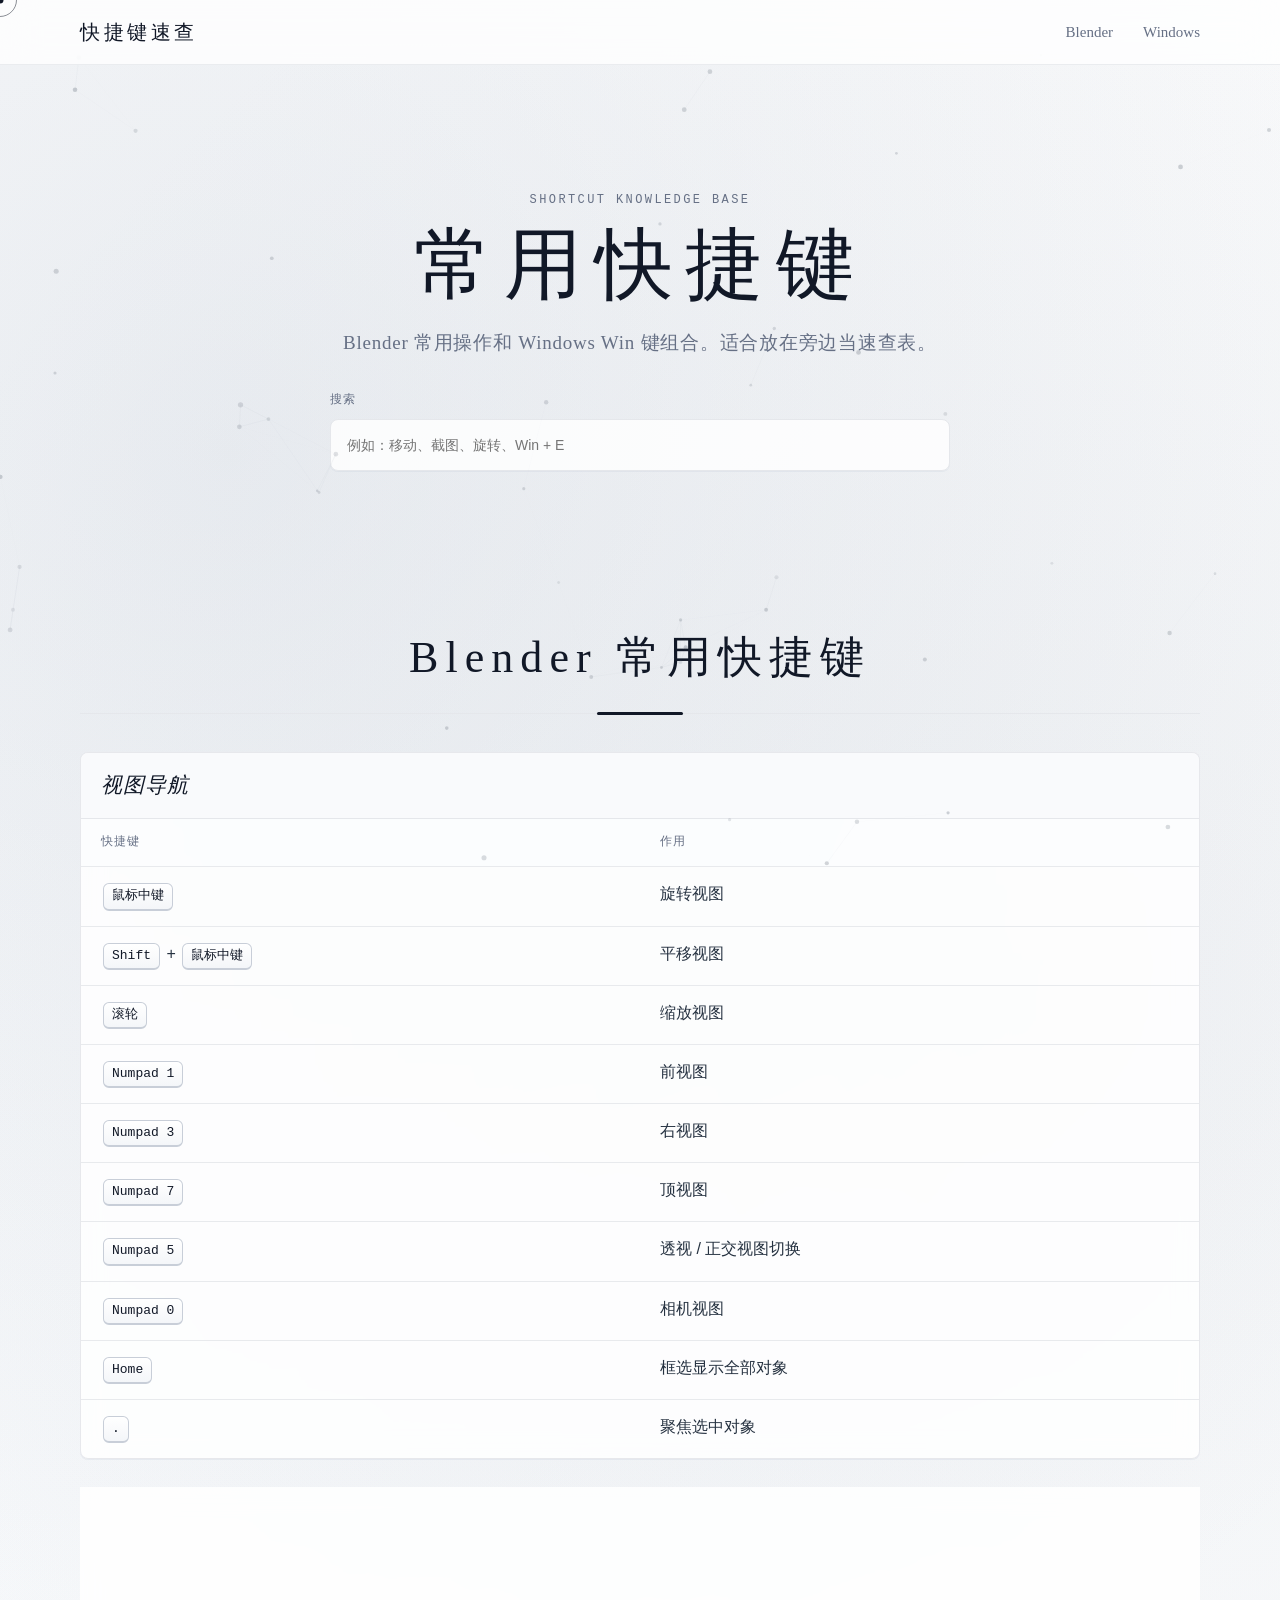
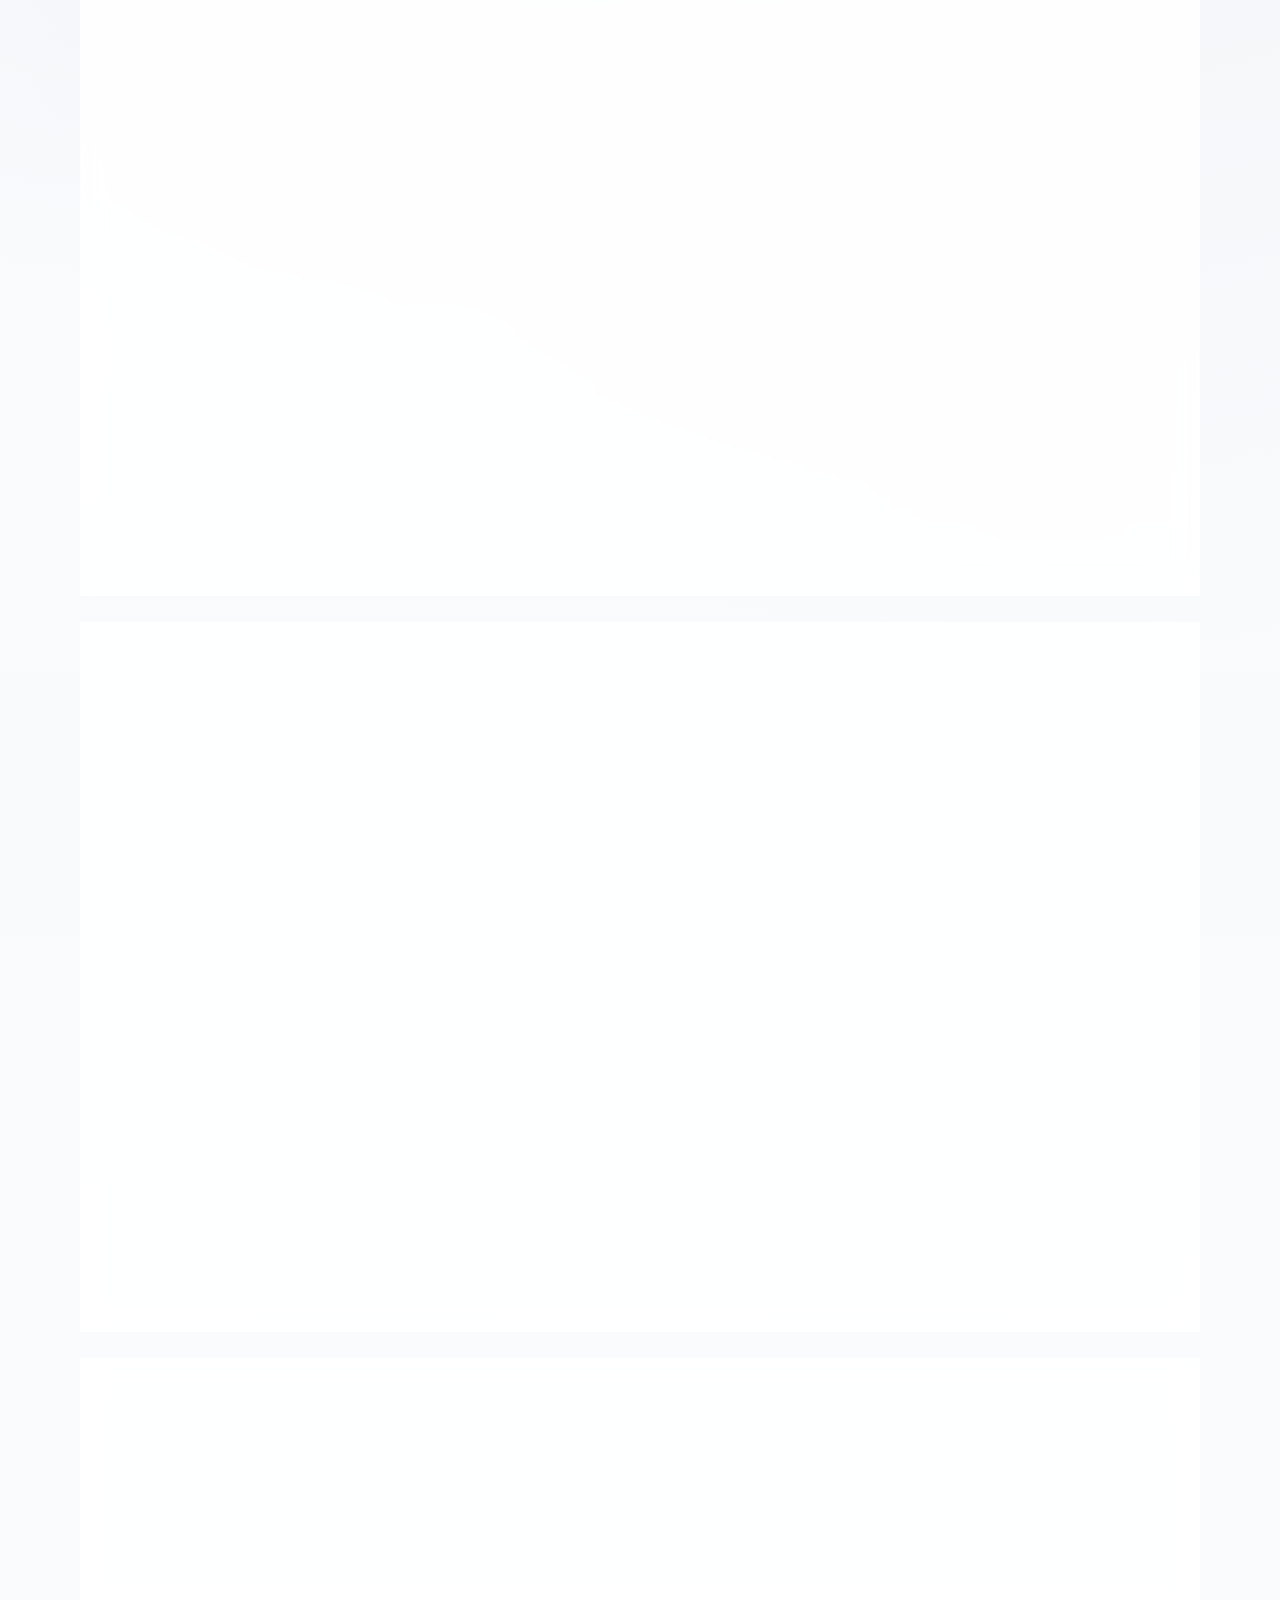
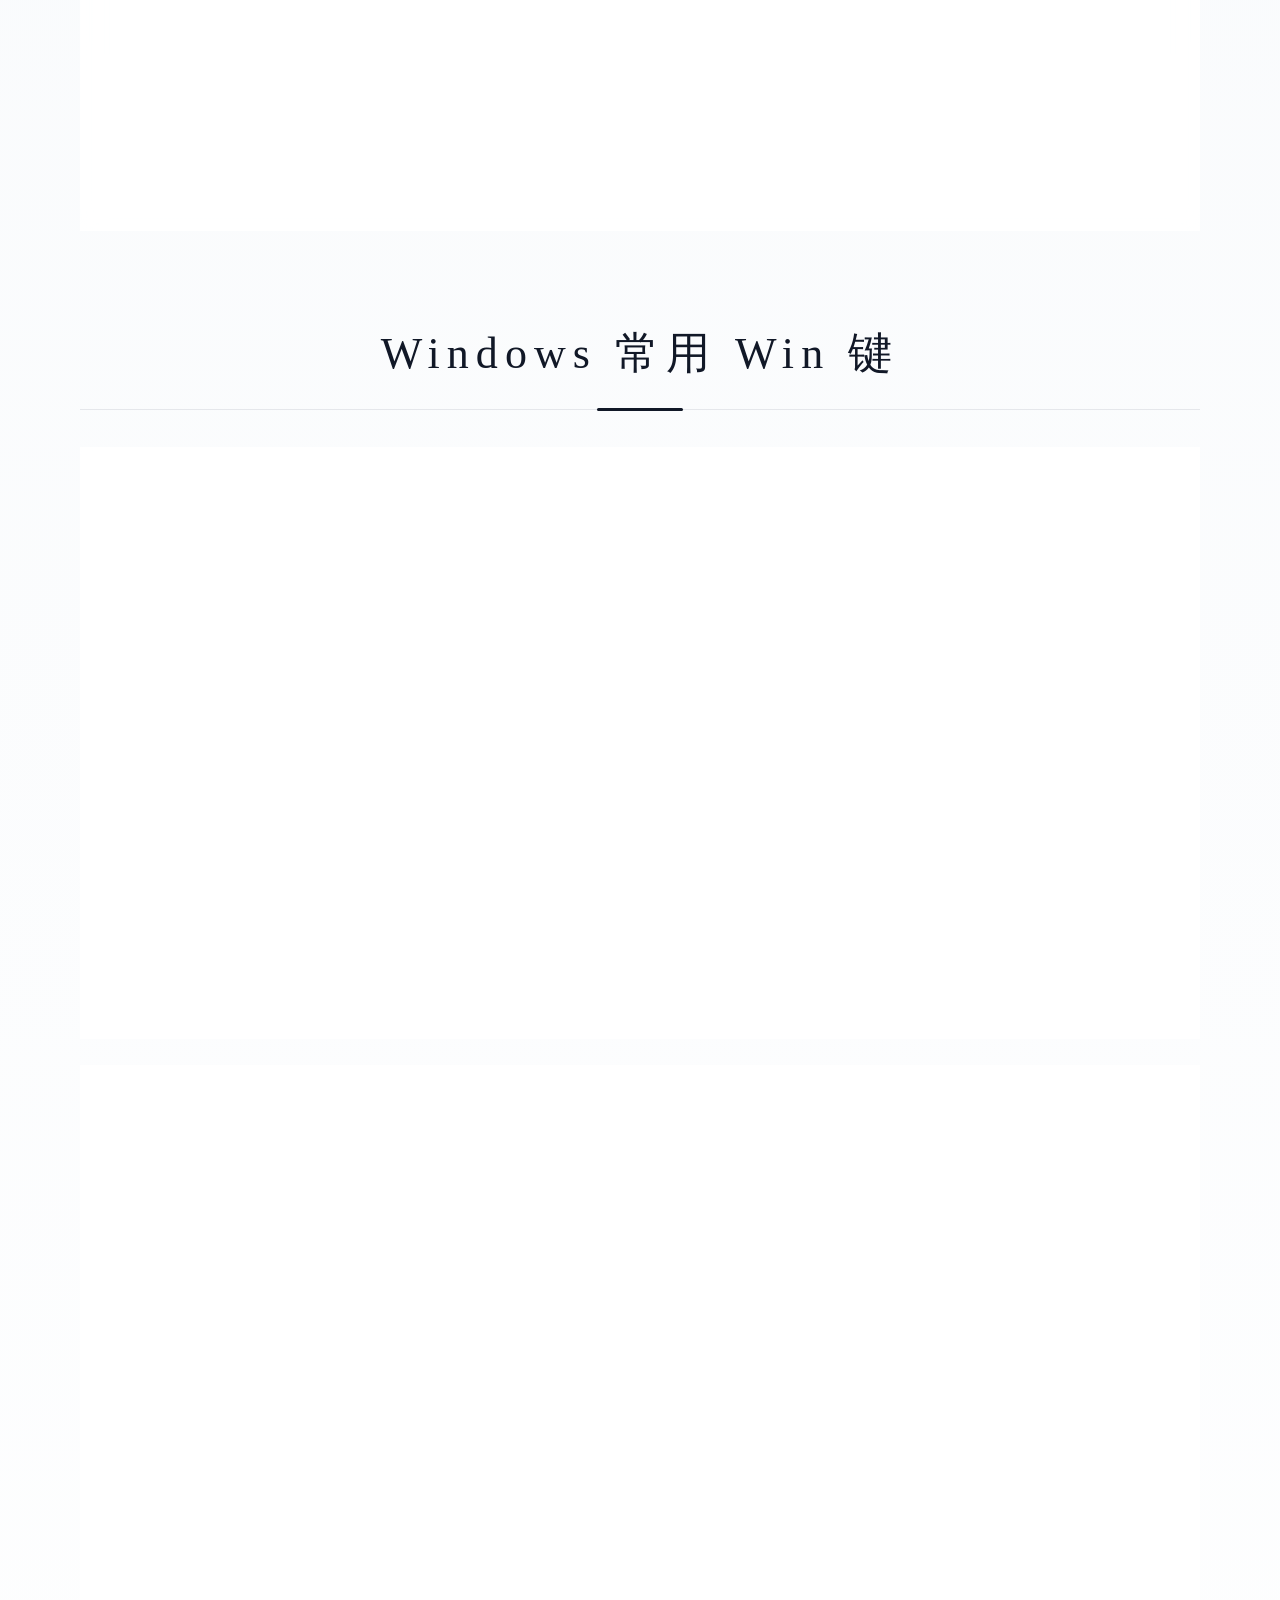
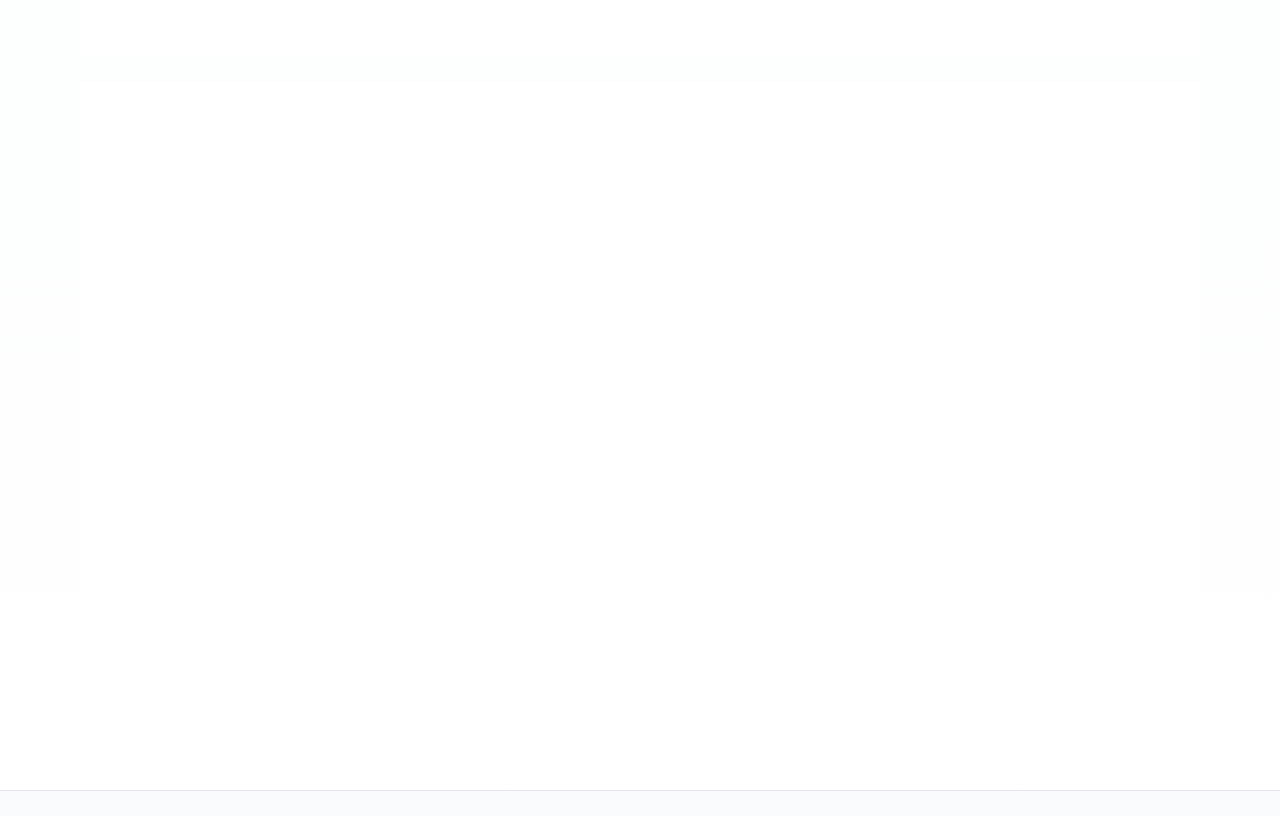
==== moe/index.html @ 2fac2eaa "Add files via upload" ====
<!DOCTYPE html>
<html lang="zh-CN">
  <head>
    <meta charset="UTF-8" />
    <meta name="viewport" content="width=device-width, initial-scale=1.0" />
    <meta http-equiv="Cache-Control" content="no-store, no-cache, must-revalidate" />
    <meta http-equiv="Pragma" content="no-cache" />
    <meta http-equiv="Expires" content="0" />
    <meta name="description" content="Blender 和 Windows 常用快捷键速查。" />
    <title>快捷键速查</title>
    <link rel="icon" href="favicon.png" type="image/png" />
    <link rel="stylesheet" href="styles.css?v=luxury1" />
  </head>
  <body>
    <canvas id="particle-field" aria-hidden="true"></canvas>
    <div class="cursor-dot" aria-hidden="true"></div>
    <div class="cursor-ring" aria-hidden="true"></div>

    <header class="site-header">
      <div class="topbar">
        <a class="brand" href="#top">快捷键速查</a>
        <nav>
          <a href="#blender">Blender</a>
          <a href="#windows">Windows</a>
        </nav>
      </div>
    </header>

    <main id="top" class="page">
      <section class="intro reveal">
        <p class="eyebrow">shortcut knowledge base</p>
        <h1>常用快捷键</h1>
        <p>Blender 常用操作和 Windows Win 键组合。适合放在旁边当速查表。</p>
        <label class="search">
          <span>搜索</span>
          <input id="shortcut-search" type="search" placeholder="例如：移动、截图、旋转、Win + E" autocomplete="off" />
        </label>
      </section>

      <section id="blender" class="section reveal" data-section>
        <h2>Blender 常用快捷键</h2>

        <div class="table-block">
          <h3>视图导航</h3>
          <table>
            <thead>
              <tr>
                <th>快捷键</th>
                <th>作用</th>
              </tr>
            </thead>
            <tbody>
              <tr><td><kbd>鼠标中键</kbd></td><td>旋转视图</td></tr>
              <tr><td><kbd>Shift</kbd> + <kbd>鼠标中键</kbd></td><td>平移视图</td></tr>
              <tr><td><kbd>滚轮</kbd></td><td>缩放视图</td></tr>
              <tr><td><kbd>Numpad 1</kbd></td><td>前视图</td></tr>
              <tr><td><kbd>Numpad 3</kbd></td><td>右视图</td></tr>
              <tr><td><kbd>Numpad 7</kbd></td><td>顶视图</td></tr>
              <tr><td><kbd>Numpad 5</kbd></td><td>透视 / 正交视图切换</td></tr>
              <tr><td><kbd>Numpad 0</kbd></td><td>相机视图</td></tr>
              <tr><td><kbd>Home</kbd></td><td>框选显示全部对象</td></tr>
              <tr><td><kbd>.</kbd></td><td>聚焦选中对象</td></tr>
            </tbody>
          </table>
        </div>

        <div class="table-block">
          <h3>对象操作</h3>
          <table>
            <thead>
              <tr>
                <th>快捷键</th>
                <th>作用</th>
              </tr>
            </thead>
            <tbody>
              <tr><td><kbd>G</kbd></td><td>移动</td></tr>
              <tr><td><kbd>R</kbd></td><td>旋转</td></tr>
              <tr><td><kbd>S</kbd></td><td>缩放</td></tr>
              <tr><td><kbd>G</kbd> / <kbd>R</kbd> / <kbd>S</kbd> + <kbd>X</kbd><kbd>Y</kbd><kbd>Z</kbd></td><td>沿指定轴移动、旋转或缩放</td></tr>
              <tr><td><kbd>Shift</kbd> + <kbd>A</kbd></td><td>添加对象</td></tr>
              <tr><td><kbd>X</kbd> 或 <kbd>Delete</kbd></td><td>删除</td></tr>
              <tr><td><kbd>Shift</kbd> + <kbd>D</kbd></td><td>复制对象</td></tr>
              <tr><td><kbd>Alt</kbd> + <kbd>D</kbd></td><td>关联复制</td></tr>
              <tr><td><kbd>Ctrl</kbd> + <kbd>A</kbd></td><td>应用变换</td></tr>
              <tr><td><kbd>Ctrl</kbd> + <kbd>Z</kbd></td><td>撤销</td></tr>
            </tbody>
          </table>
        </div>

        <div class="table-block">
          <h3>编辑模式</h3>
          <table>
            <thead>
              <tr>
                <th>快捷键</th>
                <th>作用</th>
              </tr>
            </thead>
            <tbody>
              <tr><td><kbd>Tab</kbd></td><td>对象模式 / 编辑模式切换</td></tr>
              <tr><td><kbd>1</kbd> / <kbd>2</kbd> / <kbd>3</kbd></td><td>点 / 边 / 面选择</td></tr>
              <tr><td><kbd>A</kbd></td><td>全选 / 取消全选</td></tr>
              <tr><td><kbd>E</kbd></td><td>挤出</td></tr>
              <tr><td><kbd>I</kbd></td><td>内插面</td></tr>
              <tr><td><kbd>Ctrl</kbd> + <kbd>R</kbd></td><td>环切</td></tr>
              <tr><td><kbd>K</kbd></td><td>刀具</td></tr>
              <tr><td><kbd>F</kbd></td><td>填充面 / 创建边</td></tr>
              <tr><td><kbd>M</kbd></td><td>合并点</td></tr>
              <tr><td><kbd>P</kbd></td><td>分离选中部分</td></tr>
            </tbody>
          </table>
        </div>

        <div class="table-block">
          <h3>界面与显示</h3>
          <table>
            <thead>
              <tr>
                <th>快捷键</th>
                <th>作用</th>
              </tr>
            </thead>
            <tbody>
              <tr><td><kbd>T</kbd></td><td>显示 / 隐藏左侧工具栏</td></tr>
              <tr><td><kbd>N</kbd></td><td>显示 / 隐藏右侧属性栏</td></tr>
              <tr><td><kbd>Z</kbd></td><td>视图着色菜单</td></tr>
              <tr><td><kbd>F3</kbd></td><td>搜索命令</td></tr>
              <tr><td><kbd>Ctrl</kbd> + <kbd>Space</kbd></td><td>最大化当前区域</td></tr>
              <tr><td><kbd>Space</kbd></td><td>播放 / 暂停时间轴</td></tr>
            </tbody>
          </table>
        </div>
      </section>

      <section id="windows" class="section reveal" data-section>
        <h2>Windows 常用 Win 键</h2>

        <div class="table-block">
          <h3>常用系统操作</h3>
          <table>
            <thead>
              <tr>
                <th>快捷键</th>
                <th>作用</th>
              </tr>
            </thead>
            <tbody>
              <tr><td><kbd>Win</kbd></td><td>打开开始菜单</td></tr>
              <tr><td><kbd>Win</kbd> + <kbd>E</kbd></td><td>打开文件资源管理器</td></tr>
              <tr><td><kbd>Win</kbd> + <kbd>I</kbd></td><td>打开设置</td></tr>
              <tr><td><kbd>Win</kbd> + <kbd>S</kbd></td><td>打开搜索</td></tr>
              <tr><td><kbd>Win</kbd> + <kbd>R</kbd></td><td>打开运行</td></tr>
              <tr><td><kbd>Win</kbd> + <kbd>X</kbd></td><td>打开高级用户菜单</td></tr>
              <tr><td><kbd>Win</kbd> + <kbd>L</kbd></td><td>锁定电脑</td></tr>
              <tr><td><kbd>Win</kbd> + <kbd>V</kbd></td><td>打开剪贴板历史</td></tr>
            </tbody>
          </table>
        </div>

        <div class="table-block">
          <h3>窗口管理</h3>
          <table>
            <thead>
              <tr>
                <th>快捷键</th>
                <th>作用</th>
              </tr>
            </thead>
            <tbody>
              <tr><td><kbd>Win</kbd> + <kbd>D</kbd></td><td>显示 / 恢复桌面</td></tr>
              <tr><td><kbd>Win</kbd> + <kbd>Tab</kbd></td><td>打开任务视图</td></tr>
              <tr><td><kbd>Win</kbd> + <kbd>↑</kbd></td><td>最大化窗口</td></tr>
              <tr><td><kbd>Win</kbd> + <kbd>↓</kbd></td><td>还原 / 最小化窗口</td></tr>
              <tr><td><kbd>Win</kbd> + <kbd>←</kbd> / <kbd>→</kbd></td><td>窗口贴靠到左侧或右侧</td></tr>
              <tr><td><kbd>Win</kbd> + <kbd>Ctrl</kbd> + <kbd>D</kbd></td><td>新建虚拟桌面</td></tr>
              <tr><td><kbd>Win</kbd> + <kbd>Ctrl</kbd> + <kbd>←</kbd> / <kbd>→</kbd></td><td>切换虚拟桌面</td></tr>
              <tr><td><kbd>Win</kbd> + <kbd>Ctrl</kbd> + <kbd>F4</kbd></td><td>关闭当前虚拟桌面</td></tr>
            </tbody>
          </table>
        </div>

        <div class="table-block">
          <h3>截图、输入与设备</h3>
          <table>
            <thead>
              <tr>
                <th>快捷键</th>
                <th>作用</th>
              </tr>
            </thead>
            <tbody>
              <tr><td><kbd>Win</kbd> + <kbd>Shift</kbd> + <kbd>S</kbd></td><td>打开截图工具</td></tr>
              <tr><td><kbd>Win</kbd> + <kbd>PrtSc</kbd></td><td>截取全屏并保存到图片文件夹</td></tr>
              <tr><td><kbd>Win</kbd> + <kbd>.</kbd></td><td>打开表情符号与符号面板</td></tr>
              <tr><td><kbd>Win</kbd> + <kbd>H</kbd></td><td>语音输入</td></tr>
              <tr><td><kbd>Win</kbd> + <kbd>P</kbd></td><td>投影 / 多屏显示模式</td></tr>
              <tr><td><kbd>Win</kbd> + <kbd>K</kbd></td><td>连接无线显示器或设备</td></tr>
              <tr><td><kbd>Win</kbd> + <kbd>A</kbd></td><td>打开快速设置</td></tr>
              <tr><td><kbd>Win</kbd> + <kbd>N</kbd></td><td>打开通知中心</td></tr>
            </tbody>
          </table>
        </div>
      </section>
    </main>

    <footer class="footer">
      <p>快捷键速查</p>
    </footer>

    <script src="script.js?v=luxury1"></script>
  </body>
</html>
---- moe/styles.css ----
:root {
  --bg: #ffffff;
  --text: #111827;
  --muted: #667085;
  --line: #e5e7eb;
  --line-strong: #cfd6e2;
  --soft: #f8fafc;
  --card: rgba(255, 255, 255, 0.86);
  --nav: rgba(255, 255, 255, 0.78);
  --shadow: 0 18px 46px rgba(15, 23, 42, 0.09);
  --accent: #111827;
}

* {
  box-sizing: border-box;
}

html {
  scroll-behavior: smooth;
}

body {
  margin: 0;
  min-height: 100vh;
  background:
    radial-gradient(circle at 18% 8%, rgba(148, 163, 184, 0.2), transparent 28%),
    radial-gradient(circle at 82% 18%, rgba(209, 213, 219, 0.24), transparent 26%),
    linear-gradient(180deg, #ffffff 0%, #f8fafc 42%, #ffffff 100%);
  color: var(--text);
  cursor: none;
  font-family: "Inter", "Noto Sans SC", "Segoe UI", Arial, sans-serif;
  line-height: 1.6;
  -webkit-font-smoothing: antialiased;
}

#particle-field {
  position: fixed;
  inset: 0;
  z-index: 2;
  width: 100%;
  height: 100%;
  opacity: 0.62;
  pointer-events: none;
}

.cursor-dot,
.cursor-ring {
  position: fixed;
  left: 0;
  top: 0;
  z-index: 99;
  border-radius: 999px;
  pointer-events: none;
  transform: translate(-50%, -50%);
}

.cursor-dot {
  width: 7px;
  height: 7px;
  background: var(--text);
}

.cursor-ring {
  width: 34px;
  height: 34px;
  border: 1.5px solid var(--text);
  opacity: 0.48;
  transition: width 180ms ease, height 180ms ease, opacity 180ms ease;
}

.cursor-ring.is-hovering {
  width: 48px;
  height: 48px;
  opacity: 0.22;
}

.site-header,
.page,
.footer {
  position: relative;
}

.site-header {
  position: sticky;
  top: 0;
  z-index: 20;
  border-bottom: 1px solid rgba(229, 231, 235, 0.78);
  background: var(--nav);
  backdrop-filter: blur(18px);
}

.page,
.footer {
  z-index: 1;
}

a {
  color: inherit;
  cursor: none;
  text-decoration: none;
}

.topbar {
  width: min(1120px, calc(100% - 32px));
  height: 64px;
  margin: 0 auto;
  display: flex;
  align-items: center;
  justify-content: space-between;
  gap: 20px;
}

.brand {
  font-family: Georgia, "Times New Roman", "Noto Serif SC", serif;
  font-size: 20px;
  font-weight: 300;
  letter-spacing: 0.18em;
}

nav {
  display: flex;
  gap: 30px;
  color: var(--muted);
  font-family: Georgia, "Times New Roman", "Noto Serif SC", serif;
  font-size: 15px;
  font-weight: 300;
}

nav a {
  transition: color 180ms ease;
}

nav a:hover {
  color: var(--text);
}

.page {
  width: min(1120px, calc(100% - 32px));
  margin: 0 auto;
  padding: 54px 0 90px;
}

.intro {
  max-width: 860px;
  margin: 0 auto 34px;
  padding: 72px 0 56px;
  text-align: center;
}

.eyebrow {
  margin: 0 0 14px;
  color: var(--muted);
  font-family: "JetBrains Mono", Consolas, monospace;
  font-size: 12px;
  letter-spacing: 0.2em;
  text-transform: uppercase;
}

h1,
h2,
h3,
p {
  margin: 0;
}

h1 {
  margin-bottom: 18px;
  font-family: Georgia, "Times New Roman", "Noto Serif SC", serif;
  font-size: clamp(44px, 8vw, 78px);
  font-weight: 300;
  letter-spacing: 0.16em;
  line-height: 1.06;
}

.intro > p:not(.eyebrow) {
  max-width: 690px;
  margin: 0 auto 30px;
  color: var(--muted);
  font-family: Georgia, "Times New Roman", "Noto Serif SC", serif;
  font-size: 19px;
  font-weight: 300;
  line-height: 1.9;
  letter-spacing: 0.04em;
}

.search {
  width: min(620px, 100%);
  margin: 0 auto;
  display: grid;
  gap: 9px;
  color: var(--muted);
  font-size: 14px;
  text-align: left;
}

.search span {
  font-family: "JetBrains Mono", Consolas, monospace;
  font-size: 12px;
  letter-spacing: 0.12em;
  text-transform: uppercase;
}

.search input {
  width: 100%;
  height: 52px;
  padding: 0 16px;
  border: 1px solid var(--line);
  border-radius: 8px;
  color: var(--text);
  background: rgba(255, 255, 255, 0.84);
  box-shadow: 0 1px 0 rgba(148, 163, 184, 0.12);
  font: inherit;
  transition: border-color 180ms ease, box-shadow 180ms ease, background 180ms ease;
}

.search input:focus {
  outline: none;
  border-color: var(--line-strong);
  background: rgba(255, 255, 255, 0.96);
  box-shadow: var(--shadow);
}

.section {
  padding-top: 62px;
}

.section h2 {
  margin: 0 0 38px;
  padding-bottom: 18px;
  border-bottom: 1px solid var(--line);
  font-family: Georgia, "Times New Roman", "Noto Serif SC", serif;
  font-size: clamp(31px, 5vw, 44px);
  font-weight: 300;
  letter-spacing: 0.16em;
  text-align: center;
}

.section h2::after {
  content: "";
  display: block;
  width: 86px;
  height: 3px;
  margin: 18px auto -20px;
  border-radius: 999px;
  background: var(--text);
}

.table-block {
  margin-bottom: 28px;
  border: 1px solid rgba(229, 231, 235, 0.92);
  border-radius: 8px;
  background: var(--card);
  box-shadow: 0 1px 0 rgba(148, 163, 184, 0.12);
  overflow: hidden;
  backdrop-filter: blur(12px);
  transition: transform 180ms ease, border-color 180ms ease, box-shadow 180ms ease;
}

.table-block:hover {
  transform: translateY(-4px);
  border-color: var(--line-strong);
  box-shadow: var(--shadow);
}

.table-block h3 {
  margin: 0;
  padding: 16px 20px;
  border-bottom: 1px solid var(--line);
  background: rgba(248, 250, 252, 0.86);
  font-family: Georgia, "Times New Roman", "Noto Serif SC", serif;
  font-size: 21px;
  font-style: italic;
  font-weight: 300;
  letter-spacing: 0.05em;
}

table {
  width: 100%;
  border-collapse: collapse;
}

th,
td {
  padding: 14px 20px;
  border-bottom: 1px solid rgba(229, 231, 235, 0.86);
  text-align: left;
  vertical-align: top;
}

tr:last-child td {
  border-bottom: 0;
}

tbody tr {
  transition: background 160ms ease;
}

tbody tr:hover {
  background: rgba(248, 250, 252, 0.72);
}

th {
  width: 36%;
  color: var(--muted);
  background: rgba(251, 252, 254, 0.7);
  font-family: "JetBrains Mono", Consolas, monospace;
  font-size: 12px;
  font-weight: 500;
  letter-spacing: 0.1em;
  text-transform: uppercase;
}

td {
  color: #263241;
}

kbd {
  display: inline-block;
  min-width: 25px;
  margin: 1px 2px;
  padding: 3px 8px;
  border: 1px solid #c8ced8;
  border-bottom-width: 2px;
  border-radius: 6px;
  background: linear-gradient(180deg, #ffffff, #f4f6f9);
  color: #111827;
  box-shadow: 0 1px 0 rgba(255, 255, 255, 0.9) inset;
  font-family: "JetBrains Mono", Consolas, monospace;
  font-size: 13px;
  line-height: 1.4;
  text-align: center;
  white-space: nowrap;
}

.is-hidden {
  display: none;
}

.empty {
  margin: 24px 0;
  padding: 18px 20px;
  border: 1px dashed var(--line-strong);
  border-radius: 8px;
  color: var(--muted);
  background: rgba(248, 250, 252, 0.8);
  text-align: center;
}

.footer {
  border-top: 1px solid var(--line);
  padding: 30px 16px;
  color: var(--muted);
  background: rgba(248, 250, 252, 0.8);
  text-align: center;
}

.reveal {
  opacity: 0;
  transform: translateY(42px);
  transition: opacity 700ms ease, transform 700ms ease;
}

.reveal.is-visible {
  opacity: 1;
  transform: translateY(0);
}

@media (max-width: 680px) {
  .cursor-dot,
  .cursor-ring {
    display: none;
  }

  body,
  a {
    cursor: auto;
  }

  .topbar {
    height: auto;
    padding: 16px 0;
    align-items: flex-start;
    flex-direction: column;
  }

  nav {
    flex-wrap: wrap;
    gap: 16px;
  }

  .page {
    padding-top: 30px;
  }

  .intro {
    padding: 44px 0 34px;
    text-align: left;
  }

  .intro > p:not(.eyebrow) {
    margin-left: 0;
  }

  .section h2 {
    text-align: left;
  }

  .section h2::after {
    margin-left: 0;
  }

  th,
  td {
    display: block;
    width: 100%;
    padding: 11px 14px;
  }

  th {
    border-bottom: 0;
  }
}

@media (prefers-reduced-motion: reduce) {
  *,
  *::before,
  *::after {
    animation-duration: 0.01ms !important;
    animation-iteration-count: 1 !important;
    scroll-behavior: auto !important;
    transition-duration: 0.01ms !important;
  }
}
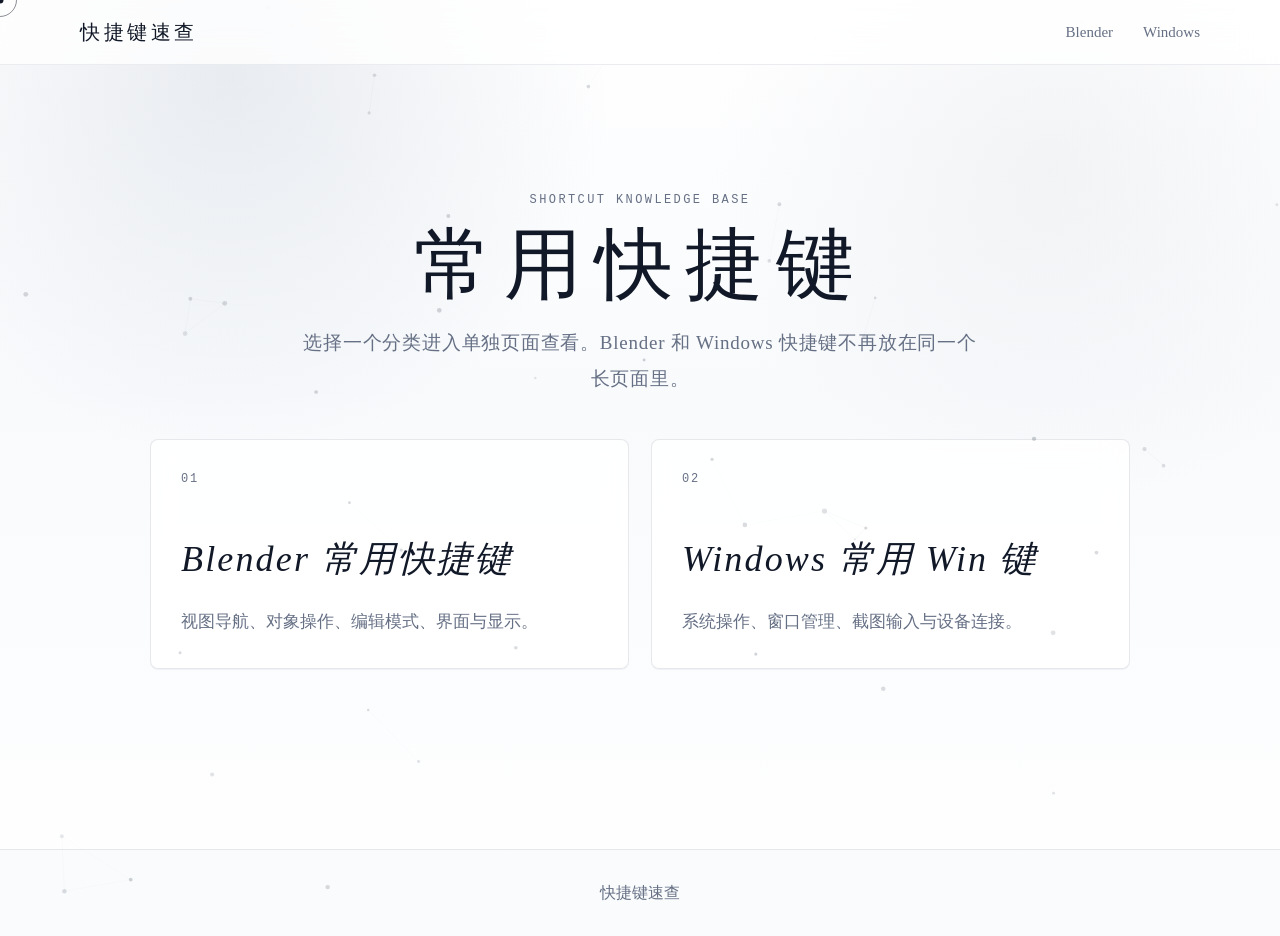
==== commit efdb4bdb: "Update shortcut knowledge pages" ====
--- a/moe/index.html
+++ b/moe/index.html
@@ -9,7 +9,7 @@
     <meta name="description" content="Blender 和 Windows 常用快捷键速查。" />
     <title>快捷键速查</title>
     <link rel="icon" href="favicon.png" type="image/png" />
-    <link rel="stylesheet" href="styles.css?v=luxury1" />
+    <link rel="stylesheet" href="styles.css?v=pages2" />
   </head>
   <body>
     <canvas id="particle-field" aria-hidden="true"></canvas>
@@ -18,188 +18,32 @@
 
     <header class="site-header">
       <div class="topbar">
-        <a class="brand" href="#top">快捷键速查</a>
+        <a class="brand" href="index.html">快捷键速查</a>
         <nav>
-          <a href="#blender">Blender</a>
-          <a href="#windows">Windows</a>
+          <a href="blender.html">Blender</a>
+          <a href="windows.html">Windows</a>
         </nav>
       </div>
     </header>
 
-    <main id="top" class="page">
-      <section class="intro reveal">
+    <main class="page">
+      <section class="intro home-intro reveal">
         <p class="eyebrow">shortcut knowledge base</p>
         <h1>常用快捷键</h1>
-        <p>Blender 常用操作和 Windows Win 键组合。适合放在旁边当速查表。</p>
-        <label class="search">
-          <span>搜索</span>
-          <input id="shortcut-search" type="search" placeholder="例如：移动、截图、旋转、Win + E" autocomplete="off" />
-        </label>
-      </section>
+        <p>选择一个分类进入单独页面查看。Blender 和 Windows 快捷键不再放在同一个长页面里。</p>
 
-      <section id="blender" class="section reveal" data-section>
-        <h2>Blender 常用快捷键</h2>
+        <div class="home-grid">
+          <a class="home-card" href="blender.html">
+            <span class="home-card-index">01</span>
+            <h2>Blender 常用快捷键</h2>
+            <p>视图导航、对象操作、编辑模式、界面与显示。</p>
+          </a>
 
-        <div class="table-block">
-          <h3>视图导航</h3>
-          <table>
-            <thead>
-              <tr>
-                <th>快捷键</th>
-                <th>作用</th>
-              </tr>
-            </thead>
-            <tbody>
-              <tr><td><kbd>鼠标中键</kbd></td><td>旋转视图</td></tr>
-              <tr><td><kbd>Shift</kbd> + <kbd>鼠标中键</kbd></td><td>平移视图</td></tr>
-              <tr><td><kbd>滚轮</kbd></td><td>缩放视图</td></tr>
-              <tr><td><kbd>Numpad 1</kbd></td><td>前视图</td></tr>
-              <tr><td><kbd>Numpad 3</kbd></td><td>右视图</td></tr>
-              <tr><td><kbd>Numpad 7</kbd></td><td>顶视图</td></tr>
-              <tr><td><kbd>Numpad 5</kbd></td><td>透视 / 正交视图切换</td></tr>
-              <tr><td><kbd>Numpad 0</kbd></td><td>相机视图</td></tr>
-              <tr><td><kbd>Home</kbd></td><td>框选显示全部对象</td></tr>
-              <tr><td><kbd>.</kbd></td><td>聚焦选中对象</td></tr>
-            </tbody>
-          </table>
-        </div>
-
-        <div class="table-block">
-          <h3>对象操作</h3>
-          <table>
-            <thead>
-              <tr>
-                <th>快捷键</th>
-                <th>作用</th>
-              </tr>
-            </thead>
-            <tbody>
-              <tr><td><kbd>G</kbd></td><td>移动</td></tr>
-              <tr><td><kbd>R</kbd></td><td>旋转</td></tr>
-              <tr><td><kbd>S</kbd></td><td>缩放</td></tr>
-              <tr><td><kbd>G</kbd> / <kbd>R</kbd> / <kbd>S</kbd> + <kbd>X</kbd><kbd>Y</kbd><kbd>Z</kbd></td><td>沿指定轴移动、旋转或缩放</td></tr>
-              <tr><td><kbd>Shift</kbd> + <kbd>A</kbd></td><td>添加对象</td></tr>
-              <tr><td><kbd>X</kbd> 或 <kbd>Delete</kbd></td><td>删除</td></tr>
-              <tr><td><kbd>Shift</kbd> + <kbd>D</kbd></td><td>复制对象</td></tr>
-              <tr><td><kbd>Alt</kbd> + <kbd>D</kbd></td><td>关联复制</td></tr>
-              <tr><td><kbd>Ctrl</kbd> + <kbd>A</kbd></td><td>应用变换</td></tr>
-              <tr><td><kbd>Ctrl</kbd> + <kbd>Z</kbd></td><td>撤销</td></tr>
-            </tbody>
-          </table>
-        </div>
-
-        <div class="table-block">
-          <h3>编辑模式</h3>
-          <table>
-            <thead>
-              <tr>
-                <th>快捷键</th>
-                <th>作用</th>
-              </tr>
-            </thead>
-            <tbody>
-              <tr><td><kbd>Tab</kbd></td><td>对象模式 / 编辑模式切换</td></tr>
-              <tr><td><kbd>1</kbd> / <kbd>2</kbd> / <kbd>3</kbd></td><td>点 / 边 / 面选择</td></tr>
-              <tr><td><kbd>A</kbd></td><td>全选 / 取消全选</td></tr>
-              <tr><td><kbd>E</kbd></td><td>挤出</td></tr>
-              <tr><td><kbd>I</kbd></td><td>内插面</td></tr>
-              <tr><td><kbd>Ctrl</kbd> + <kbd>R</kbd></td><td>环切</td></tr>
-              <tr><td><kbd>K</kbd></td><td>刀具</td></tr>
-              <tr><td><kbd>F</kbd></td><td>填充面 / 创建边</td></tr>
-              <tr><td><kbd>M</kbd></td><td>合并点</td></tr>
-              <tr><td><kbd>P</kbd></td><td>分离选中部分</td></tr>
-            </tbody>
-          </table>
-        </div>
-
-        <div class="table-block">
-          <h3>界面与显示</h3>
-          <table>
-            <thead>
-              <tr>
-                <th>快捷键</th>
-                <th>作用</th>
-              </tr>
-            </thead>
-            <tbody>
-              <tr><td><kbd>T</kbd></td><td>显示 / 隐藏左侧工具栏</td></tr>
-              <tr><td><kbd>N</kbd></td><td>显示 / 隐藏右侧属性栏</td></tr>
-              <tr><td><kbd>Z</kbd></td><td>视图着色菜单</td></tr>
-              <tr><td><kbd>F3</kbd></td><td>搜索命令</td></tr>
-              <tr><td><kbd>Ctrl</kbd> + <kbd>Space</kbd></td><td>最大化当前区域</td></tr>
-              <tr><td><kbd>Space</kbd></td><td>播放 / 暂停时间轴</td></tr>
-            </tbody>
-          </table>
-        </div>
-      </section>
-
-      <section id="windows" class="section reveal" data-section>
-        <h2>Windows 常用 Win 键</h2>
-
-        <div class="table-block">
-          <h3>常用系统操作</h3>
-          <table>
-            <thead>
-              <tr>
-                <th>快捷键</th>
-                <th>作用</th>
-              </tr>
-            </thead>
-            <tbody>
-              <tr><td><kbd>Win</kbd></td><td>打开开始菜单</td></tr>
-              <tr><td><kbd>Win</kbd> + <kbd>E</kbd></td><td>打开文件资源管理器</td></tr>
-              <tr><td><kbd>Win</kbd> + <kbd>I</kbd></td><td>打开设置</td></tr>
-              <tr><td><kbd>Win</kbd> + <kbd>S</kbd></td><td>打开搜索</td></tr>
-              <tr><td><kbd>Win</kbd> + <kbd>R</kbd></td><td>打开运行</td></tr>
-              <tr><td><kbd>Win</kbd> + <kbd>X</kbd></td><td>打开高级用户菜单</td></tr>
-              <tr><td><kbd>Win</kbd> + <kbd>L</kbd></td><td>锁定电脑</td></tr>
-              <tr><td><kbd>Win</kbd> + <kbd>V</kbd></td><td>打开剪贴板历史</td></tr>
-            </tbody>
-          </table>
-        </div>
-
-        <div class="table-block">
-          <h3>窗口管理</h3>
-          <table>
-            <thead>
-              <tr>
-                <th>快捷键</th>
-                <th>作用</th>
-              </tr>
-            </thead>
-            <tbody>
-              <tr><td><kbd>Win</kbd> + <kbd>D</kbd></td><td>显示 / 恢复桌面</td></tr>
-              <tr><td><kbd>Win</kbd> + <kbd>Tab</kbd></td><td>打开任务视图</td></tr>
-              <tr><td><kbd>Win</kbd> + <kbd>↑</kbd></td><td>最大化窗口</td></tr>
-              <tr><td><kbd>Win</kbd> + <kbd>↓</kbd></td><td>还原 / 最小化窗口</td></tr>
-              <tr><td><kbd>Win</kbd> + <kbd>←</kbd> / <kbd>→</kbd></td><td>窗口贴靠到左侧或右侧</td></tr>
-              <tr><td><kbd>Win</kbd> + <kbd>Ctrl</kbd> + <kbd>D</kbd></td><td>新建虚拟桌面</td></tr>
-              <tr><td><kbd>Win</kbd> + <kbd>Ctrl</kbd> + <kbd>←</kbd> / <kbd>→</kbd></td><td>切换虚拟桌面</td></tr>
-              <tr><td><kbd>Win</kbd> + <kbd>Ctrl</kbd> + <kbd>F4</kbd></td><td>关闭当前虚拟桌面</td></tr>
-            </tbody>
-          </table>
-        </div>
-
-        <div class="table-block">
-          <h3>截图、输入与设备</h3>
-          <table>
-            <thead>
-              <tr>
-                <th>快捷键</th>
-                <th>作用</th>
-              </tr>
-            </thead>
-            <tbody>
-              <tr><td><kbd>Win</kbd> + <kbd>Shift</kbd> + <kbd>S</kbd></td><td>打开截图工具</td></tr>
-              <tr><td><kbd>Win</kbd> + <kbd>PrtSc</kbd></td><td>截取全屏并保存到图片文件夹</td></tr>
-              <tr><td><kbd>Win</kbd> + <kbd>.</kbd></td><td>打开表情符号与符号面板</td></tr>
-              <tr><td><kbd>Win</kbd> + <kbd>H</kbd></td><td>语音输入</td></tr>
-              <tr><td><kbd>Win</kbd> + <kbd>P</kbd></td><td>投影 / 多屏显示模式</td></tr>
-              <tr><td><kbd>Win</kbd> + <kbd>K</kbd></td><td>连接无线显示器或设备</td></tr>
-              <tr><td><kbd>Win</kbd> + <kbd>A</kbd></td><td>打开快速设置</td></tr>
-              <tr><td><kbd>Win</kbd> + <kbd>N</kbd></td><td>打开通知中心</td></tr>
-            </tbody>
-          </table>
+          <a class="home-card" href="windows.html">
+            <span class="home-card-index">02</span>
+            <h2>Windows 常用 Win 键</h2>
+            <p>系统操作、窗口管理、截图输入与设备连接。</p>
+          </a>
         </div>
       </section>
     </main>
@@ -208,6 +52,6 @@
       <p>快捷键速查</p>
     </footer>
 
-    <script src="script.js?v=luxury1"></script>
+    <script src="script.js?v=pages2"></script>
   </body>
 </html>
--- a/moe/styles.css
+++ b/moe/styles.css
@@ -147,6 +147,10 @@
   text-align: center;
 }
 
+.home-intro {
+  max-width: 980px;
+}
+
 .eyebrow {
   margin: 0 0 14px;
   color: var(--muted);
@@ -218,6 +222,71 @@
   border-color: var(--line-strong);
   background: rgba(255, 255, 255, 0.96);
   box-shadow: var(--shadow);
+}
+
+.home-grid {
+  display: grid;
+  grid-template-columns: repeat(2, minmax(0, 1fr));
+  gap: 22px;
+  margin-top: 42px;
+}
+
+.home-card {
+  min-height: 230px;
+  display: flex;
+  flex-direction: column;
+  justify-content: space-between;
+  padding: 30px;
+  border: 1px solid rgba(229, 231, 235, 0.92);
+  border-radius: 8px;
+  background: var(--card);
+  box-shadow: 0 1px 0 rgba(148, 163, 184, 0.12);
+  backdrop-filter: blur(12px);
+  text-align: left;
+  transition: transform 180ms ease, border-color 180ms ease, box-shadow 180ms ease;
+}
+
+.home-card:hover {
+  transform: translateY(-4px);
+  border-color: var(--line-strong);
+  box-shadow: var(--shadow);
+}
+
+.home-card-index {
+  color: var(--muted);
+  font-family: "JetBrains Mono", Consolas, monospace;
+  font-size: 12px;
+  letter-spacing: 0.14em;
+}
+
+.home-card h2 {
+  margin: 34px 0 12px;
+  font-family: Georgia, "Times New Roman", "Noto Serif SC", serif;
+  font-size: clamp(26px, 4vw, 36px);
+  font-style: italic;
+  font-weight: 300;
+  letter-spacing: 0.06em;
+}
+
+.home-card p {
+  color: var(--muted);
+  font-family: Georgia, "Times New Roman", "Noto Serif SC", serif;
+  font-size: 17px;
+  line-height: 1.8;
+}
+
+.back-link {
+  display: inline-block;
+  margin-bottom: 22px;
+  color: var(--muted);
+  font-family: "JetBrains Mono", Consolas, monospace;
+  font-size: 12px;
+  letter-spacing: 0.12em;
+  text-transform: uppercase;
+}
+
+.back-link:hover {
+  color: var(--text);
 }
 
 .section {
@@ -355,14 +424,26 @@
 }
 
 .reveal {
-  opacity: 0;
-  transform: translateY(42px);
-  transition: opacity 700ms ease, transform 700ms ease;
+  opacity: 1;
+  transform: none;
 }
 
 .reveal.is-visible {
   opacity: 1;
   transform: translateY(0);
+}
+
+@media (min-width: 681px) {
+  .reveal {
+    opacity: 0;
+    transform: translateY(42px);
+    transition: opacity 700ms ease, transform 700ms ease;
+  }
+
+  .reveal.is-visible {
+    opacity: 1;
+    transform: translateY(0);
+  }
 }
 
 @media (max-width: 680px) {
@@ -395,6 +476,10 @@
   .intro {
     padding: 44px 0 34px;
     text-align: left;
+  }
+
+  .home-grid {
+    grid-template-columns: 1fr;
   }
 
   .intro > p:not(.eyebrow) {
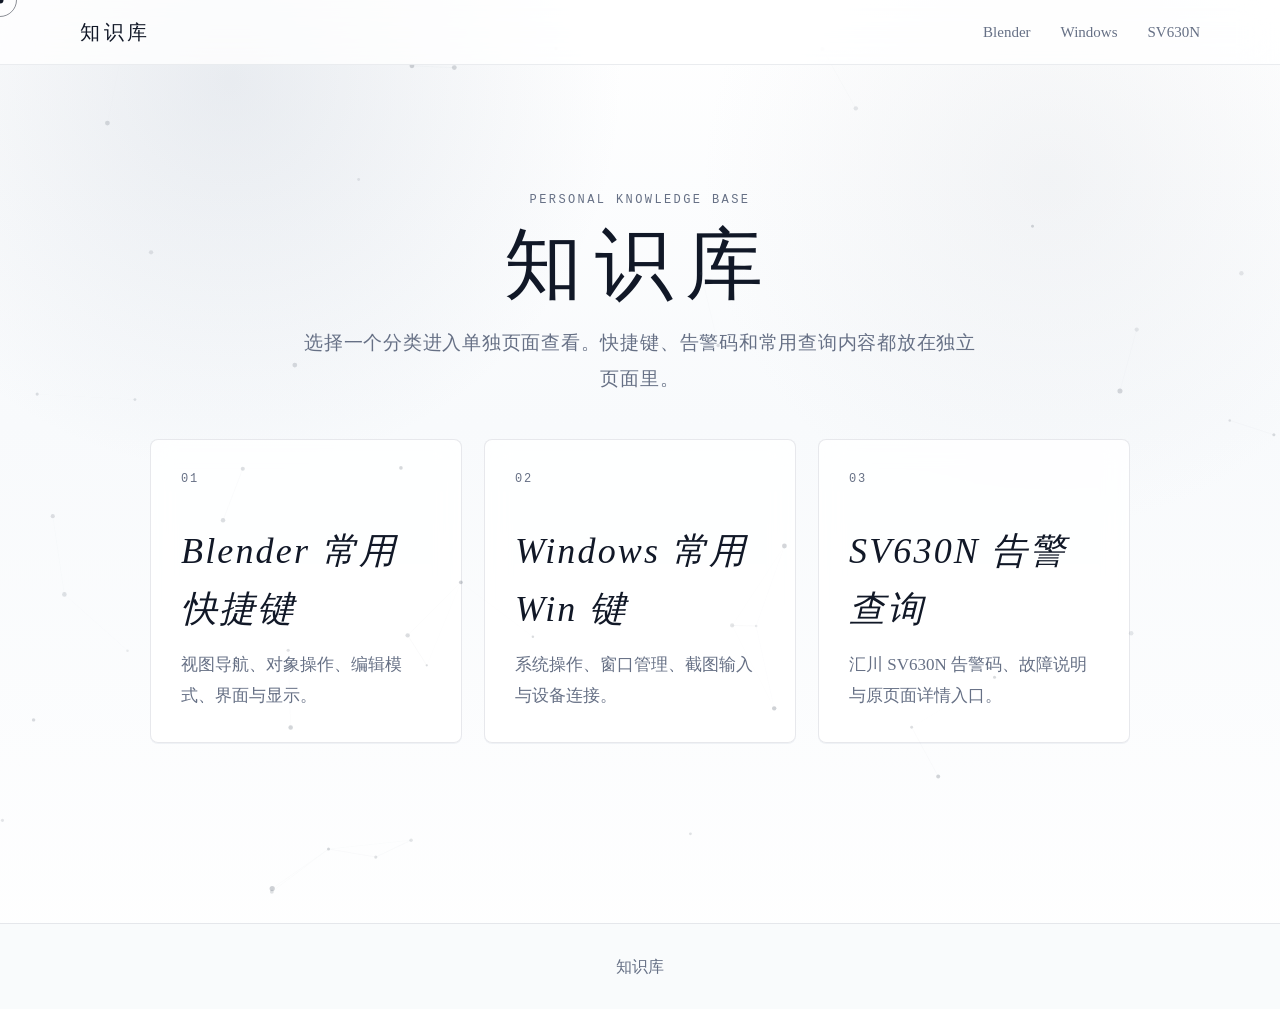
==== commit 46ddaaf1: "Add SV630N alarm knowledge page" ====
--- a/moe/index.html
+++ b/moe/index.html
@@ -6,8 +6,8 @@
     <meta http-equiv="Cache-Control" content="no-store, no-cache, must-revalidate" />
     <meta http-equiv="Pragma" content="no-cache" />
     <meta http-equiv="Expires" content="0" />
-    <meta name="description" content="Blender 和 Windows 常用快捷键速查。" />
-    <title>快捷键速查</title>
+    <meta name="description" content="Blender、Windows 和 SV630N 告警知识库。" />
+    <title>知识库</title>
     <link rel="icon" href="favicon.png" type="image/png" />
     <link rel="stylesheet" href="styles.css?v=pages2" />
   </head>
@@ -18,19 +18,20 @@
 
     <header class="site-header">
       <div class="topbar">
-        <a class="brand" href="index.html">快捷键速查</a>
+        <a class="brand" href="index.html">知识库</a>
         <nav>
           <a href="blender.html">Blender</a>
           <a href="windows.html">Windows</a>
+          <a href="sv630n.html">SV630N</a>
         </nav>
       </div>
     </header>
 
     <main class="page">
       <section class="intro home-intro reveal">
-        <p class="eyebrow">shortcut knowledge base</p>
-        <h1>常用快捷键</h1>
-        <p>选择一个分类进入单独页面查看。Blender 和 Windows 快捷键不再放在同一个长页面里。</p>
+        <p class="eyebrow">personal knowledge base</p>
+        <h1>知识库</h1>
+        <p>选择一个分类进入单独页面查看。快捷键、告警码和常用查询内容都放在独立页面里。</p>
 
         <div class="home-grid">
           <a class="home-card" href="blender.html">
@@ -44,12 +45,18 @@
             <h2>Windows 常用 Win 键</h2>
             <p>系统操作、窗口管理、截图输入与设备连接。</p>
           </a>
+
+          <a class="home-card" href="sv630n.html">
+            <span class="home-card-index">03</span>
+            <h2>SV630N 告警查询</h2>
+            <p>汇川 SV630N 告警码、故障说明与原页面详情入口。</p>
+          </a>
         </div>
       </section>
     </main>
 
     <footer class="footer">
-      <p>快捷键速查</p>
+      <p>知识库</p>
     </footer>
 
     <script src="script.js?v=pages2"></script>
--- a/moe/styles.css
+++ b/moe/styles.css
@@ -226,7 +226,7 @@
 
 .home-grid {
   display: grid;
-  grid-template-columns: repeat(2, minmax(0, 1fr));
+  grid-template-columns: repeat(3, minmax(0, 1fr));
   gap: 22px;
   margin-top: 42px;
 }
@@ -405,6 +405,26 @@
   display: none;
 }
 
+.source-link {
+  color: var(--muted);
+  font-family: "JetBrains Mono", Consolas, monospace;
+  font-size: 12px;
+  letter-spacing: 0.08em;
+  text-transform: uppercase;
+}
+
+.source-link:hover {
+  color: var(--text);
+}
+
+.alarm-table th:first-child {
+  width: 24%;
+}
+
+.alarm-table th:last-child {
+  width: 14%;
+}
+
 .empty {
   margin: 24px 0;
   padding: 18px 20px;
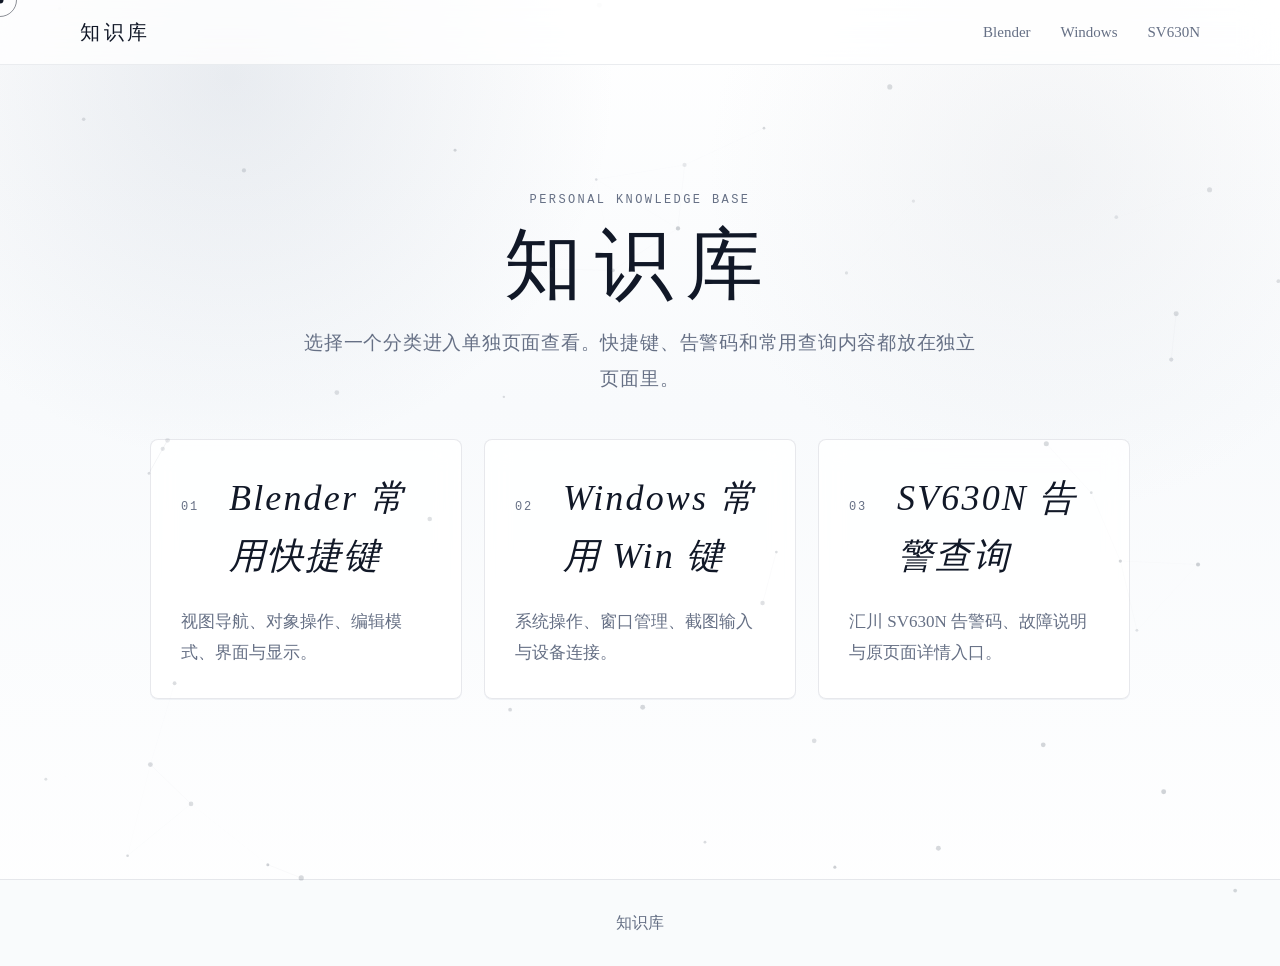
==== commit 1555b2ae: "Place home card numbers beside titles" ====
--- a/moe/index.html
+++ b/moe/index.html
@@ -9,7 +9,7 @@
     <meta name="description" content="Blender、Windows 和 SV630N 告警知识库。" />
     <title>知识库</title>
     <link rel="icon" href="favicon.png" type="image/png" />
-    <link rel="stylesheet" href="styles.css?v=pages2" />
+    <link rel="stylesheet" href="styles.css?v=align3" />
   </head>
   <body>
     <canvas id="particle-field" aria-hidden="true"></canvas>
@@ -35,20 +35,26 @@
 
         <div class="home-grid">
           <a class="home-card" href="blender.html">
-            <span class="home-card-index">01</span>
-            <h2>Blender 常用快捷键</h2>
+            <div class="home-card-head">
+              <span class="home-card-index">01</span>
+              <h2>Blender 常用快捷键</h2>
+            </div>
             <p>视图导航、对象操作、编辑模式、界面与显示。</p>
           </a>
 
           <a class="home-card" href="windows.html">
-            <span class="home-card-index">02</span>
-            <h2>Windows 常用 Win 键</h2>
+            <div class="home-card-head">
+              <span class="home-card-index">02</span>
+              <h2>Windows 常用 Win 键</h2>
+            </div>
             <p>系统操作、窗口管理、截图输入与设备连接。</p>
           </a>
 
           <a class="home-card" href="sv630n.html">
-            <span class="home-card-index">03</span>
-            <h2>SV630N 告警查询</h2>
+            <div class="home-card-head">
+              <span class="home-card-index">03</span>
+              <h2>SV630N 告警查询</h2>
+            </div>
             <p>汇川 SV630N 告警码、故障说明与原页面详情入口。</p>
           </a>
         </div>
@@ -59,6 +65,6 @@
       <p>知识库</p>
     </footer>
 
-    <script src="script.js?v=pages2"></script>
+    <script src="script.js?v=align3"></script>
   </body>
 </html>
--- a/moe/styles.css
+++ b/moe/styles.css
@@ -235,7 +235,7 @@
   min-height: 230px;
   display: flex;
   flex-direction: column;
-  justify-content: space-between;
+  gap: 22px;
   padding: 30px;
   border: 1px solid rgba(229, 231, 235, 0.92);
   border-radius: 8px;
@@ -252,6 +252,13 @@
   box-shadow: var(--shadow);
 }
 
+.home-card-head {
+  display: grid;
+  grid-template-columns: 34px minmax(0, 1fr);
+  align-items: baseline;
+  gap: 14px;
+}
+
 .home-card-index {
   color: var(--muted);
   font-family: "JetBrains Mono", Consolas, monospace;
@@ -260,7 +267,8 @@
 }
 
 .home-card h2 {
-  margin: 34px 0 12px;
+  min-height: 0;
+  margin: 0;
   font-family: Georgia, "Times New Roman", "Noto Serif SC", serif;
   font-size: clamp(26px, 4vw, 36px);
   font-style: italic;
@@ -269,6 +277,7 @@
 }
 
 .home-card p {
+  margin-top: auto;
   color: var(--muted);
   font-family: Georgia, "Times New Roman", "Noto Serif SC", serif;
   font-size: 17px;
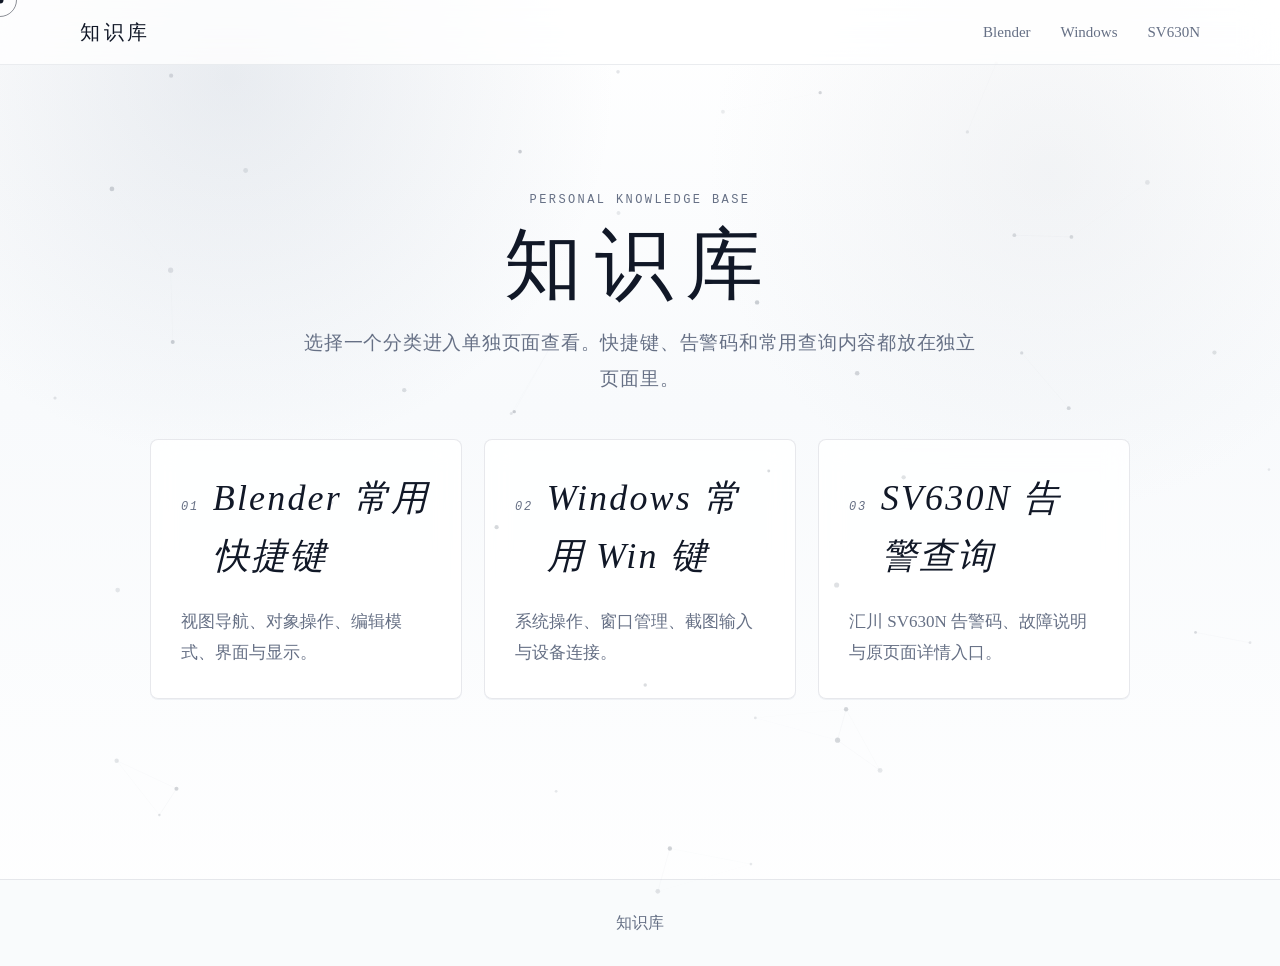
==== commit 26c7fb3c: "Align card number inside title" ====
--- a/moe/index.html
+++ b/moe/index.html
@@ -9,7 +9,7 @@
     <meta name="description" content="Blender、Windows 和 SV630N 告警知识库。" />
     <title>知识库</title>
     <link rel="icon" href="favicon.png" type="image/png" />
-    <link rel="stylesheet" href="styles.css?v=align3" />
+    <link rel="stylesheet" href="styles.css?v=align4" />
   </head>
   <body>
     <canvas id="particle-field" aria-hidden="true"></canvas>
@@ -35,26 +35,17 @@
 
         <div class="home-grid">
           <a class="home-card" href="blender.html">
-            <div class="home-card-head">
-              <span class="home-card-index">01</span>
-              <h2>Blender 常用快捷键</h2>
-            </div>
+            <h2><span class="home-card-index">01</span>Blender 常用快捷键</h2>
             <p>视图导航、对象操作、编辑模式、界面与显示。</p>
           </a>
 
           <a class="home-card" href="windows.html">
-            <div class="home-card-head">
-              <span class="home-card-index">02</span>
-              <h2>Windows 常用 Win 键</h2>
-            </div>
+            <h2><span class="home-card-index">02</span>Windows 常用 Win 键</h2>
             <p>系统操作、窗口管理、截图输入与设备连接。</p>
           </a>
 
           <a class="home-card" href="sv630n.html">
-            <div class="home-card-head">
-              <span class="home-card-index">03</span>
-              <h2>SV630N 告警查询</h2>
-            </div>
+            <h2><span class="home-card-index">03</span>SV630N 告警查询</h2>
             <p>汇川 SV630N 告警码、故障说明与原页面详情入口。</p>
           </a>
         </div>
@@ -65,6 +56,6 @@
       <p>知识库</p>
     </footer>
 
-    <script src="script.js?v=align3"></script>
+    <script src="script.js?v=align4"></script>
   </body>
 </html>
--- a/moe/styles.css
+++ b/moe/styles.css
@@ -252,23 +252,22 @@
   box-shadow: var(--shadow);
 }
 
-.home-card-head {
-  display: grid;
-  grid-template-columns: 34px minmax(0, 1fr);
-  align-items: baseline;
-  gap: 14px;
-}
-
 .home-card-index {
+  display: inline-block;
+  flex: 0 0 auto;
   color: var(--muted);
   font-family: "JetBrains Mono", Consolas, monospace;
   font-size: 12px;
   letter-spacing: 0.14em;
+  line-height: 1;
 }
 
 .home-card h2 {
   min-height: 0;
   margin: 0;
+  display: flex;
+  align-items: baseline;
+  gap: 14px;
   font-family: Georgia, "Times New Roman", "Noto Serif SC", serif;
   font-size: clamp(26px, 4vw, 36px);
   font-style: italic;
